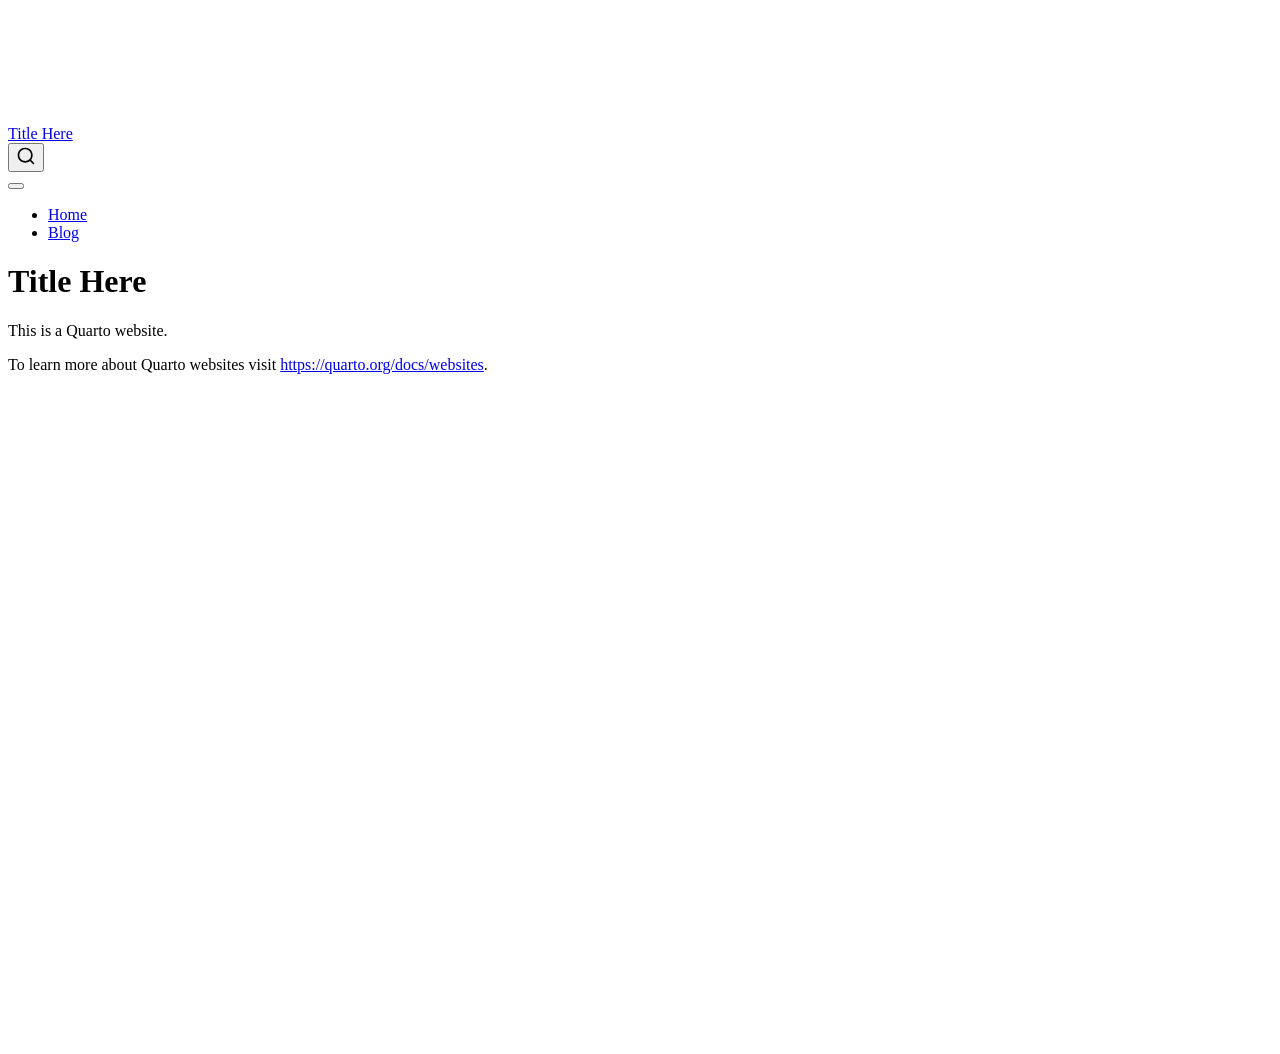
==== index.html @ 06f0cf90 "Built site for gh-pages" ====
<!DOCTYPE html>
<html xmlns="http://www.w3.org/1999/xhtml" lang="en" xml:lang="en"><head>

<meta charset="utf-8">
<meta name="generator" content="quarto-1.10.18">

<meta name="viewport" content="width=device-width, initial-scale=1.0, user-scalable=yes">


<title>Title Here</title>
<style>
/* Default styles provided by pandoc.
** See https://pandoc.org/MANUAL.html#variables-for-html for config info.
*/
span.smallcaps{font-variant: small-caps;}
div.columns{display: flex; gap: 1.5em;}
div.column{flex: auto;}
@media screen {
div.columns{gap: min(4vw, 1.5em);}
div.column{overflow-x: auto;}
}
div.hanging-indent{margin-left: 1.5em; text-indent: -1.5em;}
ul.task-list{list-style: none;}
ul.task-list li input[type="checkbox"] {
  width: 0.8em;
  margin: 0 0.8em 0.2em -1em; /* quarto-specific, see https://github.com/quarto-dev/quarto-cli/issues/4556 */ 
  vertical-align: middle;
}
</style>


<script src="site_libs/quarto-nav/quarto-nav.js"></script>
<script src="site_libs/quarto-nav/headroom.min.js"></script>
<script src="site_libs/clipboard/clipboard.min.js"></script>
<script src="site_libs/quarto-search/autocomplete.umd.js"></script>
<script src="site_libs/quarto-search/fuse.min.js"></script>
<script src="site_libs/quarto-search/quarto-search.js"></script>
<meta name="quarto:offset" content="./">
<script src="site_libs/quarto-html/quarto.js" type="module"></script>
<script src="site_libs/quarto-html/tabsets/tabsets.js" type="module"></script>
<script src="site_libs/quarto-html/popper.min.js"></script>
<script src="site_libs/quarto-html/tippy.umd.min.js"></script>
<script src="site_libs/quarto-html/anchor.min.js"></script>
<link href="site_libs/quarto-html/tippy.css" rel="stylesheet">
<link href="site_libs/quarto-html/quarto-syntax-highlighting-64a204ab8560d761af7679ceaba22944.css" rel="stylesheet" class="quarto-color-scheme" id="quarto-text-highlighting-styles">
<link href="site_libs/quarto-html/quarto-syntax-highlighting-dark-b85bc7c33db8c58e0ec93c3465666fed.css" rel="stylesheet" class="quarto-color-scheme quarto-color-alternate" id="quarto-text-highlighting-styles">
<link href="site_libs/quarto-html/quarto-syntax-highlighting-64a204ab8560d761af7679ceaba22944.css" rel="stylesheet" class="quarto-color-scheme-extra" id="quarto-text-highlighting-styles">
<script src="site_libs/bootstrap/bootstrap.min.js"></script>
<link href="site_libs/bootstrap/bootstrap-icons.css" rel="stylesheet">
<link href="site_libs/bootstrap/bootstrap-d0cfe7a3482e0d49a74229a8f3b76718.min.css" rel="stylesheet" append-hash="true" class="quarto-color-scheme" id="quarto-bootstrap" data-mode="light">
<link href="site_libs/bootstrap/bootstrap-dark-720b1f6026ab7ede4eb502a3403defd2.min.css" rel="stylesheet" append-hash="true" class="quarto-color-scheme quarto-color-alternate" id="quarto-bootstrap" data-mode="dark">
<link href="site_libs/bootstrap/bootstrap-d0cfe7a3482e0d49a74229a8f3b76718.min.css" rel="stylesheet" append-hash="true" class="quarto-color-scheme-extra" id="quarto-bootstrap" data-mode="light">
<script id="quarto-search-options" type="application/json">{
  "location": "navbar",
  "copy-button": false,
  "collapse-after": 3,
  "panel-placement": "end",
  "type": "overlay",
  "limit": 50,
  "keyboard-shortcut": [
    "f",
    "/",
    "s"
  ],
  "show-item-context": false,
  "language": {
    "search-no-results-text": "No results",
    "search-matching-documents-text": "matching documents",
    "search-copy-link-title": "Copy link to search",
    "search-hide-matches-text": "Hide additional matches",
    "search-more-match-text": "more match in this document",
    "search-more-matches-text": "more matches in this document",
    "search-clear-button-title": "Clear",
    "search-text-placeholder": "",
    "search-detached-cancel-button-title": "Cancel",
    "search-submit-button-title": "Submit",
    "search-label": "Search"
  }
}</script>


<link rel="stylesheet" href="styles.css">
</head>

<body class="nav-fixed quarto-light"><script id="quarto-html-before-body" type="application/javascript">
    const toggleBodyColorMode = (bsSheetEl) => {
      const mode = bsSheetEl.getAttribute("data-mode");
      const bodyEl = window.document.querySelector("body");
      if (mode === "dark") {
        bodyEl.classList.add("quarto-dark");
        bodyEl.classList.remove("quarto-light");
      } else {
        bodyEl.classList.add("quarto-light");
        bodyEl.classList.remove("quarto-dark");
      }
    }
    const toggleBodyColorPrimary = () => {
      const bsSheetEl = window.document.querySelector("link#quarto-bootstrap:not([rel=disabled-stylesheet])");
      if (bsSheetEl) {
        toggleBodyColorMode(bsSheetEl);
      }
    }
    const setColorSchemeToggle = (alternate) => {
      const toggles = window.document.querySelectorAll('.quarto-color-scheme-toggle');
      for (let i=0; i < toggles.length; i++) {
        const toggle = toggles[i];
        if (toggle) {
          if (alternate) {
            toggle.classList.add("alternate");
          } else {
            toggle.classList.remove("alternate");
          }
        }
      }
    };
    const toggleColorMode = (alternate) => {
      // Switch the stylesheets
      const primaryStylesheets = window.document.querySelectorAll('link.quarto-color-scheme:not(.quarto-color-alternate)');
      const alternateStylesheets = window.document.querySelectorAll('link.quarto-color-scheme.quarto-color-alternate');
      manageTransitions('#quarto-margin-sidebar .nav-link', false);
      if (alternate) {
        // note: dark is layered on light, we don't disable primary!
        enableStylesheet(alternateStylesheets);
        for (const sheetNode of alternateStylesheets) {
          if (sheetNode.id === "quarto-bootstrap") {
            toggleBodyColorMode(sheetNode);
          }
        }
      } else {
        disableStylesheet(alternateStylesheets);
        enableStylesheet(primaryStylesheets)
        toggleBodyColorPrimary();
      }
      manageTransitions('#quarto-margin-sidebar .nav-link', true);
      // Switch the toggles
      setColorSchemeToggle(alternate)
      // Hack to workaround the fact that safari doesn't
      // properly recolor the scrollbar when toggling (#1455)
      if (navigator.userAgent.indexOf('Safari') > 0 && navigator.userAgent.indexOf('Chrome') == -1) {
        manageTransitions("body", false);
        window.scrollTo(0, 1);
        setTimeout(() => {
          window.scrollTo(0, 0);
          manageTransitions("body", true);
        }, 40);
      }
    }
    const disableStylesheet = (stylesheets) => {
      for (let i=0; i < stylesheets.length; i++) {
        const stylesheet = stylesheets[i];
        stylesheet.rel = 'disabled-stylesheet';
      }
    }
    const enableStylesheet = (stylesheets) => {
      for (let i=0; i < stylesheets.length; i++) {
        const stylesheet = stylesheets[i];
        if(stylesheet.rel !== 'stylesheet') { // for Chrome, which will still FOUC without this check
          stylesheet.rel = 'stylesheet';
        }
      }
    }
    const manageTransitions = (selector, allowTransitions) => {
      const els = window.document.querySelectorAll(selector);
      for (let i=0; i < els.length; i++) {
        const el = els[i];
        if (allowTransitions) {
          el.classList.remove('notransition');
        } else {
          el.classList.add('notransition');
        }
      }
    }
    const isFileUrl = () => {
      return window.location.protocol === 'file:';
    }
    const hasAlternateSentinel = () => {
      let styleSentinel = getColorSchemeSentinel();
      if (styleSentinel !== null) {
        return styleSentinel === "alternate";
      } else {
        return false;
      }
    }
    const setStyleSentinel = (alternate) => {
      const value = alternate ? "alternate" : "default";
      if (!isFileUrl()) {
        window.localStorage.setItem("quarto-color-scheme", value);
      } else {
        localAlternateSentinel = value;
      }
    }
    const getColorSchemeSentinel = () => {
      if (!isFileUrl()) {
        const storageValue = window.localStorage.getItem("quarto-color-scheme");
        return storageValue != null ? storageValue : localAlternateSentinel;
      } else {
        return localAlternateSentinel;
      }
    }
    const toggleGiscusIfUsed = (isAlternate, darkModeDefault) => {
      const baseTheme = document.querySelector('#giscus-base-theme')?.value ?? 'light';
      const alternateTheme = document.querySelector('#giscus-alt-theme')?.value ?? 'dark';
      let newTheme = '';
      if(authorPrefersDark) {
        newTheme = isAlternate ? baseTheme : alternateTheme;
      } else {
        newTheme = isAlternate ? alternateTheme : baseTheme;
      }
      const changeGiscusTheme = () => {
        // From: https://github.com/giscus/giscus/issues/336
        const sendMessage = (message) => {
          const iframe = document.querySelector('iframe.giscus-frame');
          if (!iframe) return;
          iframe.contentWindow.postMessage({ giscus: message }, 'https://giscus.app');
        }
        sendMessage({
          setConfig: {
            theme: newTheme
          }
        });
      }
      const isGiscussLoaded = window.document.querySelector('iframe.giscus-frame') !== null;
      if (isGiscussLoaded) {
        changeGiscusTheme();
      }
    };
    const authorPrefersDark = false;
    const darkModeDefault = authorPrefersDark;
      document.querySelector('link#quarto-text-highlighting-styles.quarto-color-scheme-extra').rel = 'disabled-stylesheet';
      document.querySelector('link#quarto-bootstrap.quarto-color-scheme-extra').rel = 'disabled-stylesheet';
    let localAlternateSentinel = darkModeDefault ? 'alternate' : 'default';
    // Dark / light mode switch
    window.quartoToggleColorScheme = () => {
      // Read the current dark / light value
      let toAlternate = !hasAlternateSentinel();
      toggleColorMode(toAlternate);
      setStyleSentinel(toAlternate);
      toggleGiscusIfUsed(toAlternate, darkModeDefault);
      window.dispatchEvent(new Event('resize'));
    };
    // Switch to dark mode if need be
    if (hasAlternateSentinel()) {
      toggleColorMode(true);
    } else {
      toggleColorMode(false);
    }
  </script>

<div id="quarto-search-results"></div>
  <header id="quarto-header" class="headroom fixed-top">
    <nav class="navbar navbar-expand-lg " data-bs-theme="dark">
      <div class="navbar-container container-fluid">
      <div class="navbar-brand-container mx-auto">
    <a class="navbar-brand" href="./index.html">
    <span class="navbar-title">Title Here</span>
    </a>
  </div>
            <div id="quarto-search" class="" title="Search"></div>
          <button class="navbar-toggler" type="button" data-bs-toggle="collapse" data-bs-target="#navbarCollapse" aria-controls="navbarCollapse" role="menu" aria-expanded="false" aria-label="Toggle navigation" onclick="if (window.quartoToggleHeadroom) { window.quartoToggleHeadroom(); }">
  <span class="navbar-toggler-icon"></span>
</button>
          <div class="collapse navbar-collapse" id="navbarCollapse">
            <ul class="navbar-nav navbar-nav-scroll me-auto">
  <li class="nav-item">
    <a class="nav-link active" href="./index.html" aria-current="page"> 
<span class="menu-text">Home</span></a>
  </li>  
  <li class="nav-item">
    <a class="nav-link" href="./blog/index.html"> 
<span class="menu-text">Blog</span></a>
  </li>  
</ul>
          </div> <!-- /navcollapse -->
            <div class="quarto-navbar-tools">
  <a href="" class="quarto-color-scheme-toggle quarto-navigation-tool  px-1" onclick="window.quartoToggleColorScheme(); return false;" title="Toggle dark mode"><i class="bi"></i></a>
</div>
      </div> <!-- /container-fluid -->
    </nav>
</header>
<!-- content -->
<div id="quarto-content" class="quarto-container page-columns page-rows-contents page-layout-article page-navbar">
<!-- sidebar -->
<!-- margin-sidebar -->
    <div id="quarto-margin-sidebar" class="sidebar margin-sidebar zindex-bottom">
        
    </div>
<!-- main -->
<main class="content" id="quarto-document-content">


<header id="title-block-header" class="quarto-title-block default">
<div class="quarto-title">
<h1 class="title">Title Here</h1>
</div>



<div class="quarto-title-meta">

    
  
    
  </div>
  


</header>


<p>This is a Quarto website.</p>
<p>To learn more about Quarto websites visit <a href="https://quarto.org/docs/websites" class="uri">https://quarto.org/docs/websites</a>.</p>



</main> <!-- /main -->
<script id="quarto-html-after-body" type="application/javascript">
  window.document.addEventListener("DOMContentLoaded", function (event) {
    // Ensure there is a toggle, if there isn't float one in the top right
    if (window.document.querySelector('.quarto-color-scheme-toggle') === null) {
      const a = window.document.createElement('a');
      a.classList.add('top-right');
      a.classList.add('quarto-color-scheme-toggle');
      a.href = "";
      a.onclick = function() { try { window.quartoToggleColorScheme(); } catch {} return false; };
      const i = window.document.createElement("i");
      i.classList.add('bi');
      a.appendChild(i);
      window.document.body.appendChild(a);
    }
    setColorSchemeToggle(hasAlternateSentinel())
    const icon = "";
    const anchorJS = new window.AnchorJS();
    anchorJS.options = {
      placement: 'right',
      icon: icon
    };
    anchorJS.add('.anchored');
    const isCodeAnnotation = (el) => {
      for (const clz of el.classList) {
        if (clz.startsWith('code-annotation-')) {                     
          return true;
        }
      }
      return false;
    }
    const onCopySuccess = function(e) {
      // button target
      const button = e.trigger;
      // don't keep focus
      button.blur();
      // flash "checked"
      button.classList.add('code-copy-button-checked');
      var currentTitle = button.getAttribute("title");
      button.setAttribute("title", "Copied!");
      let tooltip;
      if (window.bootstrap) {
        button.setAttribute("data-bs-toggle", "tooltip");
        button.setAttribute("data-bs-placement", "left");
        button.setAttribute("data-bs-title", "Copied!");
        tooltip = new bootstrap.Tooltip(button, 
          { trigger: "manual", 
            customClass: "code-copy-button-tooltip",
            offset: [0, -8]});
        tooltip.show();    
      }
      setTimeout(function() {
        if (tooltip) {
          tooltip.hide();
          button.removeAttribute("data-bs-title");
          button.removeAttribute("data-bs-toggle");
          button.removeAttribute("data-bs-placement");
        }
        button.setAttribute("title", currentTitle);
        button.classList.remove('code-copy-button-checked');
      }, 1000);
      // clear code selection
      e.clearSelection();
    }
    const getTextToCopy = function(trigger) {
      const outerScaffold = trigger.parentElement.cloneNode(true);
      const codeEl = outerScaffold.querySelector('code');
      for (const childEl of codeEl.children) {
        if (isCodeAnnotation(childEl)) {
          childEl.remove();
        }
      }
      return codeEl.innerText;
    }
    const clipboard = new window.ClipboardJS('.code-copy-button:not([data-in-quarto-modal])', {
      text: getTextToCopy
    });
    clipboard.on('success', onCopySuccess);
    if (window.document.getElementById('quarto-embedded-source-code-modal')) {
      const clipboardModal = new window.ClipboardJS('.code-copy-button[data-in-quarto-modal]', {
        text: getTextToCopy,
        container: window.document.getElementById('quarto-embedded-source-code-modal')
      });
      clipboardModal.on('success', onCopySuccess);
    }
      var localhostRegex = new RegExp(/^(?:http|https):\/\/localhost\:?[0-9]*\//);
      var mailtoRegex = new RegExp(/^mailto:/);
        var filterRegex = new RegExp('/' + window.location.host + '/');
      var isInternal = (href) => {
          return filterRegex.test(href) || localhostRegex.test(href) || mailtoRegex.test(href);
      }
      // Inspect non-navigation links and adorn them if external
     var links = window.document.querySelectorAll('a[href]:not(.nav-link):not(.navbar-brand):not(.toc-action):not(.sidebar-link):not(.sidebar-item-toggle):not(.pagination-link):not(.no-external):not([aria-hidden]):not(.dropdown-item):not(.quarto-navigation-tool):not(.about-link)');
      for (var i=0; i<links.length; i++) {
        const link = links[i];
        if (!isInternal(link.href)) {
          // undo the damage that might have been done by quarto-nav.js in the case of
          // links that we want to consider external
          if (link.dataset.originalHref !== undefined) {
            link.href = link.dataset.originalHref;
          }
        }
      }
    function tippyHover(el, contentFn, onTriggerFn, onUntriggerFn) {
      const config = {
        allowHTML: true,
        maxWidth: 500,
        delay: 100,
        arrow: false,
        appendTo: function(el) {
            return el.parentElement;
        },
        interactive: true,
        interactiveBorder: 10,
        theme: 'quarto',
        placement: 'bottom-start',
      };
      if (contentFn) {
        config.content = contentFn;
      }
      if (onTriggerFn) {
        config.onTrigger = onTriggerFn;
      }
      if (onUntriggerFn) {
        config.onUntrigger = onUntriggerFn;
      }
      window.tippy(el, config); 
    }
    const noterefs = window.document.querySelectorAll('a[role="doc-noteref"]');
    for (var i=0; i<noterefs.length; i++) {
      const ref = noterefs[i];
      tippyHover(ref, function() {
        // use id or data attribute instead here
        let href = ref.getAttribute('data-footnote-href') || ref.getAttribute('href');
        try { href = new URL(href).hash; } catch {}
        const id = href.replace(/^#\/?/, "");
        const note = window.document.getElementById(id);
        if (note) {
          return note.innerHTML;
        } else {
          return "";
        }
      });
    }
    const xrefs = window.document.querySelectorAll('a.quarto-xref');
    const processXRef = (id, note) => {
      // Strip column container classes
      const stripColumnClz = (el) => {
        el.classList.remove("page-full", "page-columns");
        if (el.children) {
          for (const child of el.children) {
            stripColumnClz(child);
          }
        }
      }
      stripColumnClz(note)
      if (id === null || id.startsWith('sec-')) {
        // Special case sections, only their first couple elements
        const container = document.createElement("div");
        if (note.children && note.children.length > 2) {
          container.appendChild(note.children[0].cloneNode(true));
          for (let i = 1; i < note.children.length; i++) {
            const child = note.children[i];
            if (child.tagName === "P" && child.innerText === "") {
              continue;
            } else {
              container.appendChild(child.cloneNode(true));
              break;
            }
          }
          if (window.Quarto?.typesetMath) {
            window.Quarto.typesetMath(container);
          }
          return container.innerHTML
        } else {
          if (window.Quarto?.typesetMath) {
            window.Quarto.typesetMath(note);
          }
          return note.innerHTML;
        }
      } else {
        // Remove any anchor links if they are present
        const anchorLink = note.querySelector('a.anchorjs-link');
        if (anchorLink) {
          anchorLink.remove();
        }
        if (window.Quarto?.typesetMath) {
          window.Quarto.typesetMath(note);
        }
        if (note.classList.contains("callout")) {
          return note.outerHTML;
        } else {
          return note.innerHTML;
        }
      }
    }
    for (var i=0; i<xrefs.length; i++) {
      const xref = xrefs[i];
      tippyHover(xref, undefined, function(instance) {
        instance.disable();
        let url = xref.getAttribute('href');
        let hash = undefined; 
        if (url.startsWith('#')) {
          hash = url;
        } else {
          try { hash = new URL(url).hash; } catch {}
        }
        if (hash) {
          const id = hash.replace(/^#\/?/, "");
          const note = window.document.getElementById(id);
          if (note !== null) {
            try {
              const html = processXRef(id, note.cloneNode(true));
              instance.setContent(html);
            } finally {
              instance.enable();
              instance.show();
            }
          } else {
            // See if we can fetch this
            fetch(url.split('#')[0])
            .then(res => res.text())
            .then(html => {
              const parser = new DOMParser();
              const htmlDoc = parser.parseFromString(html, "text/html");
              const note = htmlDoc.getElementById(id);
              if (note !== null) {
                const html = processXRef(id, note);
                instance.setContent(html);
              } 
            }).finally(() => {
              instance.enable();
              instance.show();
            });
          }
        } else {
          // See if we can fetch a full url (with no hash to target)
          // This is a special case and we should probably do some content thinning / targeting
          fetch(url)
          .then(res => res.text())
          .then(html => {
            const parser = new DOMParser();
            const htmlDoc = parser.parseFromString(html, "text/html");
            const note = htmlDoc.querySelector('main.content');
            if (note !== null) {
              // This should only happen for chapter cross references
              // (since there is no id in the URL)
              // remove the first header
              if (note.children.length > 0 && note.children[0].tagName === "HEADER") {
                note.children[0].remove();
              }
              const html = processXRef(null, note);
              instance.setContent(html);
            } 
          }).finally(() => {
            instance.enable();
            instance.show();
          });
        }
      }, function(instance) {
      });
    }
        let selectedAnnoteEl;
        const selectorForAnnotation = ( cell, annotation) => {
          let cellAttr = 'data-code-cell="' + cell + '"';
          let lineAttr = 'data-code-annotation="' +  annotation + '"';
          const selector = 'span[' + cellAttr + '][' + lineAttr + ']';
          return selector;
        }
        const selectCodeLines = (annoteEl) => {
          const doc = window.document;
          const targetCell = annoteEl.getAttribute("data-target-cell");
          const targetAnnotation = annoteEl.getAttribute("data-target-annotation");
          const annoteSpan = window.document.querySelector(selectorForAnnotation(targetCell, targetAnnotation));
          const lines = annoteSpan.getAttribute("data-code-lines").split(",");
          const lineIds = lines.map((line) => {
            return targetCell + "-" + line;
          })
          let top = null;
          let height = null;
          let parent = null;
          if (lineIds.length > 0) {
              //compute the position of the single el (top and bottom and make a div)
              const el = window.document.getElementById(lineIds[0]);
              top = el.offsetTop;
              height = el.offsetHeight;
              parent = el.parentElement.parentElement;
            if (lineIds.length > 1) {
              const lastEl = window.document.getElementById(lineIds[lineIds.length - 1]);
              const bottom = lastEl.offsetTop + lastEl.offsetHeight;
              height = bottom - top;
            }
            if (top !== null && height !== null && parent !== null) {
              // cook up a div (if necessary) and position it 
              let div = window.document.getElementById("code-annotation-line-highlight");
              if (div === null) {
                div = window.document.createElement("div");
                div.setAttribute("id", "code-annotation-line-highlight");
                div.style.position = 'absolute';
                parent.appendChild(div);
              }
              div.style.top = top - 2 + "px";
              div.style.height = height + 4 + "px";
              div.style.left = 0;
              let gutterDiv = window.document.getElementById("code-annotation-line-highlight-gutter");
              if (gutterDiv === null) {
                gutterDiv = window.document.createElement("div");
                gutterDiv.setAttribute("id", "code-annotation-line-highlight-gutter");
                gutterDiv.style.position = 'absolute';
                const codeCell = window.document.getElementById(targetCell);
                const gutter = codeCell.querySelector('.code-annotation-gutter');
                gutter.appendChild(gutterDiv);
              }
              gutterDiv.style.top = top - 2 + "px";
              gutterDiv.style.height = height + 4 + "px";
            }
            selectedAnnoteEl = annoteEl;
          }
        };
        const unselectCodeLines = () => {
          const elementsIds = ["code-annotation-line-highlight", "code-annotation-line-highlight-gutter"];
          elementsIds.forEach((elId) => {
            const div = window.document.getElementById(elId);
            if (div) {
              div.remove();
            }
          });
          selectedAnnoteEl = undefined;
        };
          // Handle positioning of the toggle
      window.addEventListener(
        "resize",
        throttle(() => {
          elRect = undefined;
          if (selectedAnnoteEl) {
            selectCodeLines(selectedAnnoteEl);
          }
        }, 10)
      );
      function throttle(fn, ms) {
      let throttle = false;
      let timer;
        return (...args) => {
          if(!throttle) { // first call gets through
              fn.apply(this, args);
              throttle = true;
          } else { // all the others get throttled
              if(timer) clearTimeout(timer); // cancel #2
              timer = setTimeout(() => {
                fn.apply(this, args);
                timer = throttle = false;
              }, ms);
          }
        };
      }
        // Attach click handler to the DT
        const annoteDls = window.document.querySelectorAll('dt[data-target-cell]');
        for (const annoteDlNode of annoteDls) {
          annoteDlNode.addEventListener('click', (event) => {
            const clickedEl = event.target;
            if (clickedEl !== selectedAnnoteEl) {
              unselectCodeLines();
              const activeEl = window.document.querySelector('dt[data-target-cell].code-annotation-active');
              if (activeEl) {
                activeEl.classList.remove('code-annotation-active');
              }
              selectCodeLines(clickedEl);
              clickedEl.classList.add('code-annotation-active');
            } else {
              // Unselect the line
              unselectCodeLines();
              clickedEl.classList.remove('code-annotation-active');
            }
          });
        }
    const findCites = (el) => {
      const parentEl = el.parentElement;
      if (parentEl) {
        const cites = parentEl.dataset.cites;
        if (cites) {
          return {
            el,
            cites: cites.split(' ')
          };
        } else {
          return findCites(el.parentElement)
        }
      } else {
        return undefined;
      }
    };
    var bibliorefs = window.document.querySelectorAll('a[role="doc-biblioref"]');
    for (var i=0; i<bibliorefs.length; i++) {
      const ref = bibliorefs[i];
      const citeInfo = findCites(ref);
      if (citeInfo) {
        tippyHover(citeInfo.el, function() {
          var popup = window.document.createElement('div');
          citeInfo.cites.forEach(function(cite) {
            var citeDiv = window.document.createElement('div');
            citeDiv.classList.add('hanging-indent');
            citeDiv.classList.add('csl-entry');
            var biblioDiv = window.document.getElementById('ref-' + cite);
            if (biblioDiv) {
              citeDiv.innerHTML = biblioDiv.innerHTML;
            }
            popup.appendChild(citeDiv);
          });
          return popup.innerHTML;
        });
      }
    }
  });
  </script>
</div> <!-- /content -->




</body></html>
---- site_libs/quarto-html/tippy.css ----
.tippy-box[data-animation=fade][data-state=hidden]{opacity:0}[data-tippy-root]{max-width:calc(100vw - 10px)}.tippy-box{position:relative;background-color:#333;color:#fff;border-radius:4px;font-size:14px;line-height:1.4;white-space:normal;outline:0;transition-property:transform,visibility,opacity}.tippy-box[data-placement^=top]>.tippy-arrow{bottom:0}.tippy-box[data-placement^=top]>.tippy-arrow:before{bottom:-7px;left:0;border-width:8px 8px 0;border-top-color:initial;transform-origin:center top}.tippy-box[data-placement^=bottom]>.tippy-arrow{top:0}.tippy-box[data-placement^=bottom]>.tippy-arrow:before{top:-7px;left:0;border-width:0 8px 8px;border-bottom-color:initial;transform-origin:center bottom}.tippy-box[data-placement^=left]>.tippy-arrow{right:0}.tippy-box[data-placement^=left]>.tippy-arrow:before{border-width:8px 0 8px 8px;border-left-color:initial;right:-7px;transform-origin:center left}.tippy-box[data-placement^=right]>.tippy-arrow{left:0}.tippy-box[data-placement^=right]>.tippy-arrow:before{left:-7px;border-width:8px 8px 8px 0;border-right-color:initial;transform-origin:center right}.tippy-box[data-inertia][data-state=visible]{transition-timing-function:cubic-bezier(.54,1.5,.38,1.11)}.tippy-arrow{width:16px;height:16px;color:#333}.tippy-arrow:before{content:"";position:absolute;border-color:transparent;border-style:solid}.tippy-content{position:relative;padding:5px 9px;z-index:1}
---- site_libs/quarto-html/quarto-syntax-highlighting-64a204ab8560d761af7679ceaba22944.css ----
/* quarto syntax highlight colors */
:root {
  --quarto-hl-ot-color: #003B4F;
  --quarto-hl-at-color: #657422;
  --quarto-hl-ss-color: #20794D;
  --quarto-hl-an-color: #5E5E5E;
  --quarto-hl-fu-color: #4758AB;
  --quarto-hl-st-color: #20794D;
  --quarto-hl-cf-color: #003B4F;
  --quarto-hl-op-color: #5E5E5E;
  --quarto-hl-er-color: #AD0000;
  --quarto-hl-bn-color: #AD0000;
  --quarto-hl-al-color: #AD0000;
  --quarto-hl-va-color: #111111;
  --quarto-hl-bu-color: inherit;
  --quarto-hl-ex-color: inherit;
  --quarto-hl-pp-color: #AD0000;
  --quarto-hl-in-color: #5E5E5E;
  --quarto-hl-vs-color: #20794D;
  --quarto-hl-wa-color: #5E5E5E;
  --quarto-hl-do-color: #5E5E5E;
  --quarto-hl-im-color: #00769E;
  --quarto-hl-ch-color: #20794D;
  --quarto-hl-dt-color: #AD0000;
  --quarto-hl-fl-color: #AD0000;
  --quarto-hl-co-color: #5E5E5E;
  --quarto-hl-cv-color: #5E5E5E;
  --quarto-hl-cn-color: #8f5902;
  --quarto-hl-sc-color: #5E5E5E;
  --quarto-hl-dv-color: #AD0000;
  --quarto-hl-kw-color: #003B4F;
}

/* other quarto variables */
:root {
  --quarto-font-monospace: SFMono-Regular, Menlo, Monaco, Consolas, "Liberation Mono", "Courier New", monospace;
}

/* syntax highlight based on Pandoc's rules */
pre > code.sourceCode > span {
  color: #003B4F;
}

code.sourceCode > span {
  color: #003B4F;
}

div.sourceCode,
div.sourceCode pre.sourceCode {
  color: #003B4F;
}

/* Normal */
code span {
  color: #003B4F;
}

/* Alert */
code span.al {
  color: #AD0000;
  font-style: inherit;
}

/* Annotation */
code span.an {
  color: #5E5E5E;
  font-style: inherit;
}

/* Attribute */
code span.at {
  color: #657422;
  font-style: inherit;
}

/* BaseN */
code span.bn {
  color: #AD0000;
  font-style: inherit;
}

/* BuiltIn */
code span.bu {
  font-style: inherit;
}

/* ControlFlow */
code span.cf {
  color: #003B4F;
  font-weight: bold;
  font-style: inherit;
}

/* Char */
code span.ch {
  color: #20794D;
  font-style: inherit;
}

/* Constant */
code span.cn {
  color: #8f5902;
  font-style: inherit;
}

/* Comment */
code span.co {
  color: #5E5E5E;
  font-style: inherit;
}

/* CommentVar */
code span.cv {
  color: #5E5E5E;
  font-style: italic;
}

/* Documentation */
code span.do {
  color: #5E5E5E;
  font-style: italic;
}

/* DataType */
code span.dt {
  color: #AD0000;
  font-style: inherit;
}

/* DecVal */
code span.dv {
  color: #AD0000;
  font-style: inherit;
}

/* Error */
code span.er {
  color: #AD0000;
  font-style: inherit;
}

/* Extension */
code span.ex {
  font-style: inherit;
}

/* Float */
code span.fl {
  color: #AD0000;
  font-style: inherit;
}

/* Function */
code span.fu {
  color: #4758AB;
  font-style: inherit;
}

/* Import */
code span.im {
  color: #00769E;
  font-style: inherit;
}

/* Information */
code span.in {
  color: #5E5E5E;
  font-style: inherit;
}

/* Keyword */
code span.kw {
  color: #003B4F;
  font-weight: bold;
  font-style: inherit;
}

/* Operator */
code span.op {
  color: #5E5E5E;
  font-style: inherit;
}

/* Other */
code span.ot {
  color: #003B4F;
  font-style: inherit;
}

/* Preprocessor */
code span.pp {
  color: #AD0000;
  font-style: inherit;
}

/* SpecialChar */
code span.sc {
  color: #5E5E5E;
  font-style: inherit;
}

/* SpecialString */
code span.ss {
  color: #20794D;
  font-style: inherit;
}

/* String */
code span.st {
  color: #20794D;
  font-style: inherit;
}

/* Variable */
code span.va {
  color: #111111;
  font-style: inherit;
}

/* VerbatimString */
code span.vs {
  color: #20794D;
  font-style: inherit;
}

/* Warning */
code span.wa {
  color: #5E5E5E;
  font-style: italic;
}

.prevent-inlining {
  content: "</";
}

/*# sourceMappingURL=9d8d5bb603a83b8298b89080a598c93b.css.map */
---- site_libs/quarto-html/quarto-syntax-highlighting-dark-b85bc7c33db8c58e0ec93c3465666fed.css ----
/* quarto syntax highlight colors */
:root {
  --quarto-hl-al-color: #f07178;
  --quarto-hl-an-color: #d4d0ab;
  --quarto-hl-at-color: #00e0e0;
  --quarto-hl-bn-color: #d4d0ab;
  --quarto-hl-bu-color: #abe338;
  --quarto-hl-ch-color: #abe338;
  --quarto-hl-co-color: #f8f8f2;
  --quarto-hl-cv-color: #ffd700;
  --quarto-hl-cn-color: #ffd700;
  --quarto-hl-cf-color: #ffa07a;
  --quarto-hl-dt-color: #ffa07a;
  --quarto-hl-dv-color: #d4d0ab;
  --quarto-hl-do-color: #f8f8f2;
  --quarto-hl-er-color: #f07178;
  --quarto-hl-ex-color: #00e0e0;
  --quarto-hl-fl-color: #d4d0ab;
  --quarto-hl-fu-color: #ffa07a;
  --quarto-hl-im-color: #abe338;
  --quarto-hl-in-color: #d4d0ab;
  --quarto-hl-kw-color: #ffa07a;
  --quarto-hl-op-color: #ffa07a;
  --quarto-hl-ot-color: #00e0e0;
  --quarto-hl-pp-color: #dcc6e0;
  --quarto-hl-re-color: #00e0e0;
  --quarto-hl-sc-color: #abe338;
  --quarto-hl-ss-color: #abe338;
  --quarto-hl-st-color: #abe338;
  --quarto-hl-va-color: #00e0e0;
  --quarto-hl-vs-color: #abe338;
  --quarto-hl-wa-color: #dcc6e0;
}

/* other quarto variables */
:root {
  --quarto-font-monospace: SFMono-Regular, Menlo, Monaco, Consolas, "Liberation Mono", "Courier New", monospace;
}

/* syntax highlight based on Pandoc's rules */
pre > code.sourceCode > span {
  color: #f8f8f2;
}

code.sourceCode > span {
  color: #f8f8f2;
}

div.sourceCode,
div.sourceCode pre.sourceCode {
  color: #f8f8f2;
}

/* Normal */
code span {
  color: #f8f8f2;
}

/* Alert */
code span.al {
  color: #f07178;
}

/* Annotation */
code span.an {
  color: #d4d0ab;
}

/* Attribute */
code span.at {
  color: #00e0e0;
}

/* BaseN */
code span.bn {
  color: #d4d0ab;
}

/* BuiltIn */
code span.bu {
  color: #abe338;
}

/* ControlFlow */
code span.cf {
  font-weight: bold;
  color: #ffa07a;
}

/* Char */
code span.ch {
  color: #abe338;
}

/* Constant */
code span.cn {
  color: #ffd700;
}

/* Comment */
code span.co {
  font-style: italic;
  color: #f8f8f2;
}

/* CommentVar */
code span.cv {
  color: #ffd700;
}

/* Documentation */
code span.do {
  color: #f8f8f2;
}

/* DataType */
code span.dt {
  color: #ffa07a;
}

/* DecVal */
code span.dv {
  color: #d4d0ab;
}

/* Error */
code span.er {
  color: #f07178;
  text-decoration: underline;
}

/* Extension */
code span.ex {
  font-weight: bold;
  color: #00e0e0;
}

/* Float */
code span.fl {
  color: #d4d0ab;
}

/* Function */
code span.fu {
  color: #ffa07a;
}

/* Import */
code span.im {
  color: #abe338;
}

/* Information */
code span.in {
  color: #d4d0ab;
}

/* Keyword */
code span.kw {
  font-weight: bold;
  color: #ffa07a;
}

/* Operator */
code span.op {
  color: #ffa07a;
}

/* Other */
code span.ot {
  color: #00e0e0;
}

/* Preprocessor */
code span.pp {
  color: #dcc6e0;
}

/* RegionMarker */
code span.re {
  background-color: #f8f8f2;
  color: #00e0e0;
}

/* SpecialChar */
code span.sc {
  color: #abe338;
}

/* SpecialString */
code span.ss {
  color: #abe338;
}

/* String */
code span.st {
  color: #abe338;
}

/* Variable */
code span.va {
  color: #00e0e0;
}

/* VerbatimString */
code span.vs {
  color: #abe338;
}

/* Warning */
code span.wa {
  color: #dcc6e0;
}

.prevent-inlining {
  content: "</";
}

/*# sourceMappingURL=4ed8f1090dec6531da29ab00902aa718.css.map */
---- site_libs/quarto-html/quarto-syntax-highlighting-64a204ab8560d761af7679ceaba22944.css ----
/* quarto syntax highlight colors */
:root {
  --quarto-hl-ot-color: #003B4F;
  --quarto-hl-at-color: #657422;
  --quarto-hl-ss-color: #20794D;
  --quarto-hl-an-color: #5E5E5E;
  --quarto-hl-fu-color: #4758AB;
  --quarto-hl-st-color: #20794D;
  --quarto-hl-cf-color: #003B4F;
  --quarto-hl-op-color: #5E5E5E;
  --quarto-hl-er-color: #AD0000;
  --quarto-hl-bn-color: #AD0000;
  --quarto-hl-al-color: #AD0000;
  --quarto-hl-va-color: #111111;
  --quarto-hl-bu-color: inherit;
  --quarto-hl-ex-color: inherit;
  --quarto-hl-pp-color: #AD0000;
  --quarto-hl-in-color: #5E5E5E;
  --quarto-hl-vs-color: #20794D;
  --quarto-hl-wa-color: #5E5E5E;
  --quarto-hl-do-color: #5E5E5E;
  --quarto-hl-im-color: #00769E;
  --quarto-hl-ch-color: #20794D;
  --quarto-hl-dt-color: #AD0000;
  --quarto-hl-fl-color: #AD0000;
  --quarto-hl-co-color: #5E5E5E;
  --quarto-hl-cv-color: #5E5E5E;
  --quarto-hl-cn-color: #8f5902;
  --quarto-hl-sc-color: #5E5E5E;
  --quarto-hl-dv-color: #AD0000;
  --quarto-hl-kw-color: #003B4F;
}

/* other quarto variables */
:root {
  --quarto-font-monospace: SFMono-Regular, Menlo, Monaco, Consolas, "Liberation Mono", "Courier New", monospace;
}

/* syntax highlight based on Pandoc's rules */
pre > code.sourceCode > span {
  color: #003B4F;
}

code.sourceCode > span {
  color: #003B4F;
}

div.sourceCode,
div.sourceCode pre.sourceCode {
  color: #003B4F;
}

/* Normal */
code span {
  color: #003B4F;
}

/* Alert */
code span.al {
  color: #AD0000;
  font-style: inherit;
}

/* Annotation */
code span.an {
  color: #5E5E5E;
  font-style: inherit;
}

/* Attribute */
code span.at {
  color: #657422;
  font-style: inherit;
}

/* BaseN */
code span.bn {
  color: #AD0000;
  font-style: inherit;
}

/* BuiltIn */
code span.bu {
  font-style: inherit;
}

/* ControlFlow */
code span.cf {
  color: #003B4F;
  font-weight: bold;
  font-style: inherit;
}

/* Char */
code span.ch {
  color: #20794D;
  font-style: inherit;
}

/* Constant */
code span.cn {
  color: #8f5902;
  font-style: inherit;
}

/* Comment */
code span.co {
  color: #5E5E5E;
  font-style: inherit;
}

/* CommentVar */
code span.cv {
  color: #5E5E5E;
  font-style: italic;
}

/* Documentation */
code span.do {
  color: #5E5E5E;
  font-style: italic;
}

/* DataType */
code span.dt {
  color: #AD0000;
  font-style: inherit;
}

/* DecVal */
code span.dv {
  color: #AD0000;
  font-style: inherit;
}

/* Error */
code span.er {
  color: #AD0000;
  font-style: inherit;
}

/* Extension */
code span.ex {
  font-style: inherit;
}

/* Float */
code span.fl {
  color: #AD0000;
  font-style: inherit;
}

/* Function */
code span.fu {
  color: #4758AB;
  font-style: inherit;
}

/* Import */
code span.im {
  color: #00769E;
  font-style: inherit;
}

/* Information */
code span.in {
  color: #5E5E5E;
  font-style: inherit;
}

/* Keyword */
code span.kw {
  color: #003B4F;
  font-weight: bold;
  font-style: inherit;
}

/* Operator */
code span.op {
  color: #5E5E5E;
  font-style: inherit;
}

/* Other */
code span.ot {
  color: #003B4F;
  font-style: inherit;
}

/* Preprocessor */
code span.pp {
  color: #AD0000;
  font-style: inherit;
}

/* SpecialChar */
code span.sc {
  color: #5E5E5E;
  font-style: inherit;
}

/* SpecialString */
code span.ss {
  color: #20794D;
  font-style: inherit;
}

/* String */
code span.st {
  color: #20794D;
  font-style: inherit;
}

/* Variable */
code span.va {
  color: #111111;
  font-style: inherit;
}

/* VerbatimString */
code span.vs {
  color: #20794D;
  font-style: inherit;
}

/* Warning */
code span.wa {
  color: #5E5E5E;
  font-style: italic;
}

.prevent-inlining {
  content: "</";
}

/*# sourceMappingURL=9d8d5bb603a83b8298b89080a598c93b.css.map */
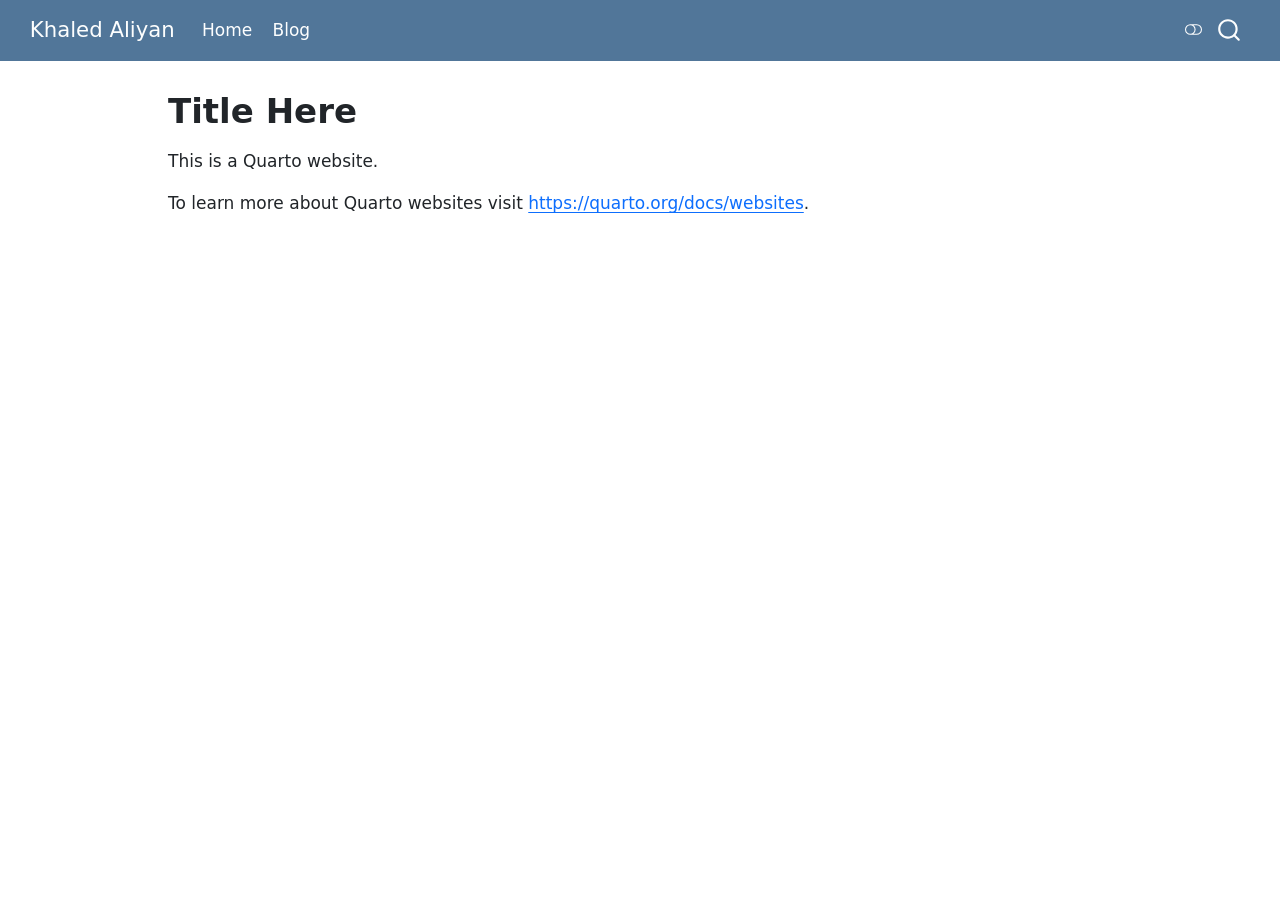
==== commit 50b5807f: "Built site for gh-pages" ====
--- a/index.html
+++ b/index.html
@@ -7,7 +7,7 @@
 <meta name="viewport" content="width=device-width, initial-scale=1.0, user-scalable=yes">
 
 
-<title>Title Here</title>
+<title>Title Here – Khaled Aliyan</title>
 <style>
 /* Default styles provided by pandoc.
 ** See https://pandoc.org/MANUAL.html#variables-for-html for config info.
@@ -47,9 +47,9 @@
 <link href="site_libs/quarto-html/quarto-syntax-highlighting-64a204ab8560d761af7679ceaba22944.css" rel="stylesheet" class="quarto-color-scheme-extra" id="quarto-text-highlighting-styles">
 <script src="site_libs/bootstrap/bootstrap.min.js"></script>
 <link href="site_libs/bootstrap/bootstrap-icons.css" rel="stylesheet">
-<link href="site_libs/bootstrap/bootstrap-d0cfe7a3482e0d49a74229a8f3b76718.min.css" rel="stylesheet" append-hash="true" class="quarto-color-scheme" id="quarto-bootstrap" data-mode="light">
-<link href="site_libs/bootstrap/bootstrap-dark-720b1f6026ab7ede4eb502a3403defd2.min.css" rel="stylesheet" append-hash="true" class="quarto-color-scheme quarto-color-alternate" id="quarto-bootstrap" data-mode="dark">
-<link href="site_libs/bootstrap/bootstrap-d0cfe7a3482e0d49a74229a8f3b76718.min.css" rel="stylesheet" append-hash="true" class="quarto-color-scheme-extra" id="quarto-bootstrap" data-mode="light">
+<link href="site_libs/bootstrap/bootstrap-3f2496242c16263c0d5ed257b2b27fab.min.css" rel="stylesheet" append-hash="true" class="quarto-color-scheme" id="quarto-bootstrap" data-mode="light">
+<link href="site_libs/bootstrap/bootstrap-dark-cb32efade1bbfe408a5e0da3aff80a0a.min.css" rel="stylesheet" append-hash="true" class="quarto-color-scheme quarto-color-alternate" id="quarto-bootstrap" data-mode="dark">
+<link href="site_libs/bootstrap/bootstrap-3f2496242c16263c0d5ed257b2b27fab.min.css" rel="stylesheet" append-hash="true" class="quarto-color-scheme-extra" id="quarto-bootstrap" data-mode="light">
 <script id="quarto-search-options" type="application/json">{
   "location": "navbar",
   "copy-button": false,
@@ -252,7 +252,7 @@
       <div class="navbar-container container-fluid">
       <div class="navbar-brand-container mx-auto">
     <a class="navbar-brand" href="./index.html">
-    <span class="navbar-title">Title Here</span>
+    <span class="navbar-title">Khaled Aliyan</span>
     </a>
   </div>
             <div id="quarto-search" class="" title="Search"></div>
@@ -399,7 +399,7 @@
     }
       var localhostRegex = new RegExp(/^(?:http|https):\/\/localhost\:?[0-9]*\//);
       var mailtoRegex = new RegExp(/^mailto:/);
-        var filterRegex = new RegExp('/' + window.location.host + '/');
+        var filterRegex = new RegExp("https:\/\/KhaledAliyanCS\.github\.io\/");
       var isInternal = (href) => {
           return filterRegex.test(href) || localhostRegex.test(href) || mailtoRegex.test(href);
       }
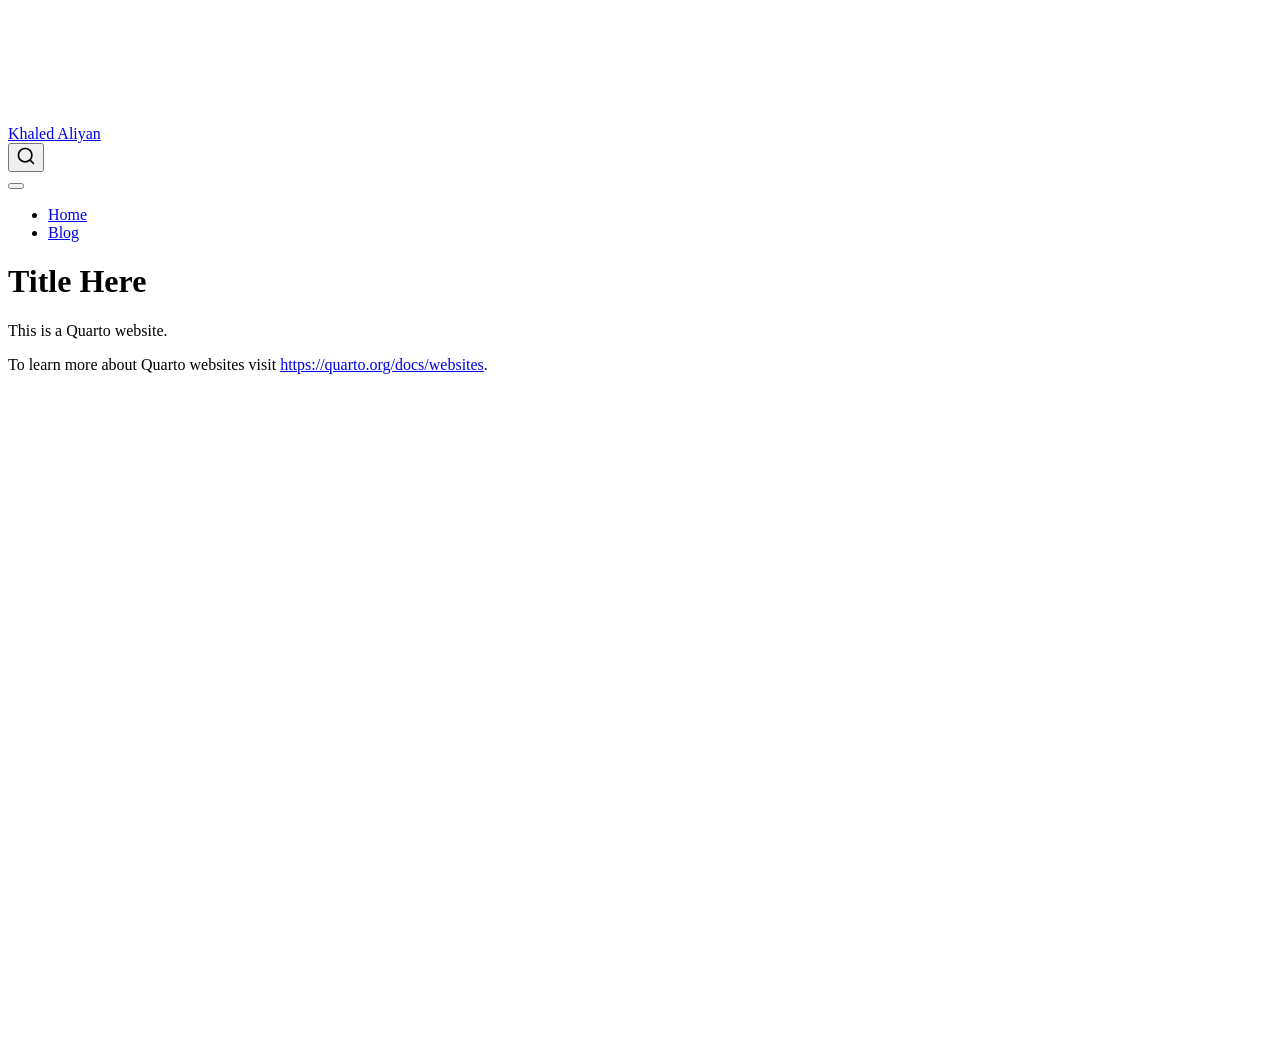
==== commit 4ce7deda: "Built site for gh-pages" ====
--- a/index.html
+++ b/index.html
@@ -47,9 +47,9 @@
 <link href="site_libs/quarto-html/quarto-syntax-highlighting-64a204ab8560d761af7679ceaba22944.css" rel="stylesheet" class="quarto-color-scheme-extra" id="quarto-text-highlighting-styles">
 <script src="site_libs/bootstrap/bootstrap.min.js"></script>
 <link href="site_libs/bootstrap/bootstrap-icons.css" rel="stylesheet">
-<link href="site_libs/bootstrap/bootstrap-3f2496242c16263c0d5ed257b2b27fab.min.css" rel="stylesheet" append-hash="true" class="quarto-color-scheme" id="quarto-bootstrap" data-mode="light">
-<link href="site_libs/bootstrap/bootstrap-dark-cb32efade1bbfe408a5e0da3aff80a0a.min.css" rel="stylesheet" append-hash="true" class="quarto-color-scheme quarto-color-alternate" id="quarto-bootstrap" data-mode="dark">
-<link href="site_libs/bootstrap/bootstrap-3f2496242c16263c0d5ed257b2b27fab.min.css" rel="stylesheet" append-hash="true" class="quarto-color-scheme-extra" id="quarto-bootstrap" data-mode="light">
+<link href="site_libs/bootstrap/bootstrap-d0cfe7a3482e0d49a74229a8f3b76718.min.css" rel="stylesheet" append-hash="true" class="quarto-color-scheme" id="quarto-bootstrap" data-mode="light">
+<link href="site_libs/bootstrap/bootstrap-dark-720b1f6026ab7ede4eb502a3403defd2.min.css" rel="stylesheet" append-hash="true" class="quarto-color-scheme quarto-color-alternate" id="quarto-bootstrap" data-mode="dark">
+<link href="site_libs/bootstrap/bootstrap-d0cfe7a3482e0d49a74229a8f3b76718.min.css" rel="stylesheet" append-hash="true" class="quarto-color-scheme-extra" id="quarto-bootstrap" data-mode="light">
 <script id="quarto-search-options" type="application/json">{
   "location": "navbar",
   "copy-button": false,
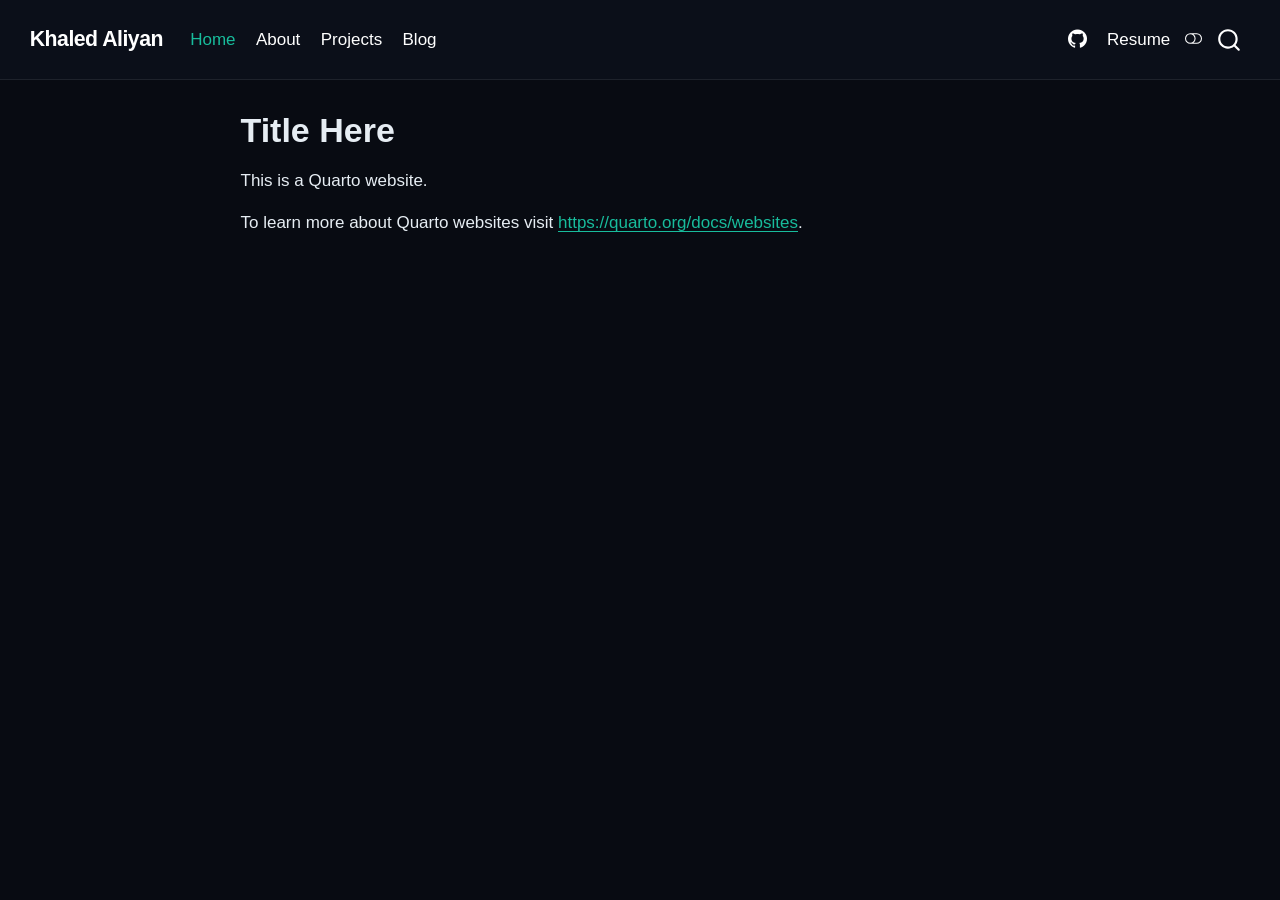
==== commit 2ec9ee98: "Built site for gh-pages" ====
--- a/index.html
+++ b/index.html
@@ -47,9 +47,9 @@
 <link href="site_libs/quarto-html/quarto-syntax-highlighting-64a204ab8560d761af7679ceaba22944.css" rel="stylesheet" class="quarto-color-scheme-extra" id="quarto-text-highlighting-styles">
 <script src="site_libs/bootstrap/bootstrap.min.js"></script>
 <link href="site_libs/bootstrap/bootstrap-icons.css" rel="stylesheet">
-<link href="site_libs/bootstrap/bootstrap-d0cfe7a3482e0d49a74229a8f3b76718.min.css" rel="stylesheet" append-hash="true" class="quarto-color-scheme" id="quarto-bootstrap" data-mode="light">
-<link href="site_libs/bootstrap/bootstrap-dark-720b1f6026ab7ede4eb502a3403defd2.min.css" rel="stylesheet" append-hash="true" class="quarto-color-scheme quarto-color-alternate" id="quarto-bootstrap" data-mode="dark">
-<link href="site_libs/bootstrap/bootstrap-d0cfe7a3482e0d49a74229a8f3b76718.min.css" rel="stylesheet" append-hash="true" class="quarto-color-scheme-extra" id="quarto-bootstrap" data-mode="light">
+<link href="site_libs/bootstrap/bootstrap-cd092d51cd3bb0ca54054c2b993dcbe6.min.css" rel="stylesheet" append-hash="true" class="quarto-color-scheme" id="quarto-bootstrap" data-mode="light">
+<link href="site_libs/bootstrap/bootstrap-dark-961febe00321bb250d95f6c885be5237.min.css" rel="stylesheet" append-hash="true" class="quarto-color-scheme quarto-color-alternate" id="quarto-bootstrap" data-mode="dark">
+<link href="site_libs/bootstrap/bootstrap-cd092d51cd3bb0ca54054c2b993dcbe6.min.css" rel="stylesheet" append-hash="true" class="quarto-color-scheme-extra" id="quarto-bootstrap" data-mode="light">
 <script id="quarto-search-options" type="application/json">{
   "location": "navbar",
   "copy-button": false,
@@ -77,12 +77,13 @@
     "search-label": "Search"
   }
 }</script>
+<style>html{ scroll-behavior: smooth; }</style>
 
 
 <link rel="stylesheet" href="styles.css">
 </head>
 
-<body class="nav-fixed quarto-light"><script id="quarto-html-before-body" type="application/javascript">
+<body class="nav-fixed fullcontent quarto-light"><script id="quarto-html-before-body" type="application/javascript">
     const toggleBodyColorMode = (bsSheetEl) => {
       const mode = bsSheetEl.getAttribute("data-mode");
       const bodyEl = window.document.querySelector("body");
@@ -266,8 +267,27 @@
 <span class="menu-text">Home</span></a>
   </li>  
   <li class="nav-item">
+    <a class="nav-link" href="./about.md"> 
+<span class="menu-text">About</span></a>
+  </li>  
+  <li class="nav-item">
+    <a class="nav-link" href="./projects.md"> 
+<span class="menu-text">Projects</span></a>
+  </li>  
+  <li class="nav-item">
     <a class="nav-link" href="./blog/index.html"> 
 <span class="menu-text">Blog</span></a>
+  </li>  
+</ul>
+            <ul class="navbar-nav navbar-nav-scroll ms-auto">
+  <li class="nav-item compact">
+    <a class="nav-link" href="https://github.com/KhaledAliyanCS"> <i class="bi bi-github" role="img">
+</i> 
+<span class="menu-text"></span></a>
+  </li>  
+  <li class="nav-item">
+    <a class="nav-link" href="./resume.pdf"> 
+<span class="menu-text">Resume</span></a>
   </li>  
 </ul>
           </div> <!-- /navcollapse -->
@@ -281,9 +301,7 @@
 <div id="quarto-content" class="quarto-container page-columns page-rows-contents page-layout-article page-navbar">
 <!-- sidebar -->
 <!-- margin-sidebar -->
-    <div id="quarto-margin-sidebar" class="sidebar margin-sidebar zindex-bottom">
-        
-    </div>
+    
 <!-- main -->
 <main class="content" id="quarto-document-content">
 
@@ -731,4 +749,5 @@
 
 
 
+<script src="site_libs/quarto-html/zenscroll-min.js"></script>
 </body></html>
--- a/styles.css
+++ b/styles.css
@@ -0,0 +1,241 @@
+/* css styles */
+body {
+    background: #080b12;
+    color: #e6edf3;
+    font-family: Inter, -apple-system, BlinkMacSystemFont, "Segoe UI", sans-serif;
+}
+
+.navbar {
+    border-bottom: 1px solid rgba(255,255,255,0.08);
+    backdrop-filter: blur(12px);
+}
+
+.navbar-brand {
+    font-weight: 700;
+    letter-spacing: -0.5px;
+}
+
+a {
+    transition: all 0.2s ease;
+}
+
+.hero {
+    min-height: 80vh;
+    display: flex;
+    align-items: center;
+    justify-content: space-between;
+    gap: 70px;
+    max-width: 1200px;
+    margin: auto;
+    padding: 100px 30px;
+}
+
+.hero-content {
+    max-width: 650px;
+}
+
+.hero-tag {
+    display: inline-block;
+    font-size: 12px;
+    letter-spacing: 3px;
+    color: #58a6ff;
+    margin-bottom: 20px;
+    font-weight: 700;
+}
+
+.hero h1 {
+    font-size: clamp(60px, 8vw, 100px);
+    line-height: 0.95;
+    letter-spacing: -6px;
+    margin: 0;
+    font-weight: 800;
+}
+
+.hero h1 span {
+    color: #58a6ff;
+}
+
+.hero h2 {
+    font-size: 25px;
+    color: #9da7b3;
+    margin-top: 30px;
+    font-weight: 500;
+}
+
+.hero-description {
+    font-size: 18px;
+    line-height: 1.7;
+    color: #8b949e;
+    max-width: 600px;
+    margin: 25px 0;
+}
+
+.hero-buttons {
+    display: flex;
+    gap: 15px;
+    margin-top: 35px;
+}
+
+.btn-primary,
+.btn-secondary {
+    display: inline-block;
+    padding: 13px 22px;
+    border-radius: 8px;
+    text-decoration: none;
+    font-weight: 600;
+}
+
+.btn-primary {
+    background: #58a6ff;
+    color: #07101c !important;
+}
+
+.btn-primary:hover {
+    transform: translateY(-2px);
+    box-shadow: 0 8px 30px rgba(88,166,255,0.25);
+}
+
+.btn-secondary {
+    border: 1px solid #30363d;
+    color: #e6edf3 !important;
+}
+
+.btn-secondary:hover {
+    border-color: #58a6ff;
+}
+
+.terminal {
+    width: 430px;
+    background: #0d1117;
+    border: 1px solid #30363d;
+    border-radius: 12px;
+    overflow: hidden;
+    box-shadow: 0 30px 80px rgba(0,0,0,0.45);
+}
+
+.terminal-top {
+    height: 38px;
+    display: flex;
+    align-items: center;
+    gap: 7px;
+    padding-left: 14px;
+    border-bottom: 1px solid #21262d;
+}
+
+.terminal-top span {
+    width: 11px;
+    height: 11px;
+    border-radius: 50%;
+    background: #30363d;
+}
+
+.terminal pre {
+    padding: 25px;
+    margin: 0;
+    color: #c9d1d9;
+    font-size: 14px;
+    line-height: 1.7;
+}
+
+.green {
+    color: #7ee787;
+}
+
+.cursor {
+    color: #58a6ff;
+}
+
+.cards {
+    display: grid;
+    grid-template-columns: repeat(3, 1fr);
+    gap: 20px;
+    max-width: 1200px;
+    margin: 30px auto 100px;
+}
+
+.card {
+    background: #0d1117;
+    border: 1px solid #21262d;
+    padding: 30px;
+    border-radius: 12px;
+    transition: all 0.25s ease;
+}
+
+.card:hover {
+    transform: translateY(-5px);
+    border-color: #58a6ff;
+}
+
+.card h3 {
+    color: #58a6ff;
+}
+
+.project-grid {
+    display: grid;
+    grid-template-columns: repeat(3, 1fr);
+    gap: 20px;
+    max-width: 1200px;
+    margin: 30px auto 100px;
+}
+
+.project {
+    padding: 30px;
+    border: 1px solid #21262d;
+    border-radius: 12px;
+    background: linear-gradient(145deg, #0d1117, #090c11);
+}
+
+.project-number {
+    color: #58a6ff;
+    font-family: monospace;
+    font-size: 13px;
+}
+
+.project h3 {
+    font-size: 25px;
+}
+
+.project p {
+    color: #8b949e;
+    line-height: 1.7;
+}
+
+.project a {
+    color: #58a6ff;
+    text-decoration: none;
+    font-weight: 600;
+}
+
+.closing {
+    text-align: center;
+    padding: 100px 20px;
+    border-top: 1px solid #21262d;
+}
+
+.closing h2 {
+    font-size: 45px;
+    margin-bottom: 30px;
+}
+
+@media (max-width: 900px) {
+    .hero {
+        flex-direction: column;
+        align-items: flex-start;
+        padding-top: 70px;
+    }
+
+    .terminal {
+        width: 100%;
+    }
+
+    .cards,
+    .project-grid {
+        grid-template-columns: 1fr;
+        margin-left: 20px;
+        margin-right: 20px;
+    }
+
+    .hero h1 {
+        font-size: 65px;
+    }
+}
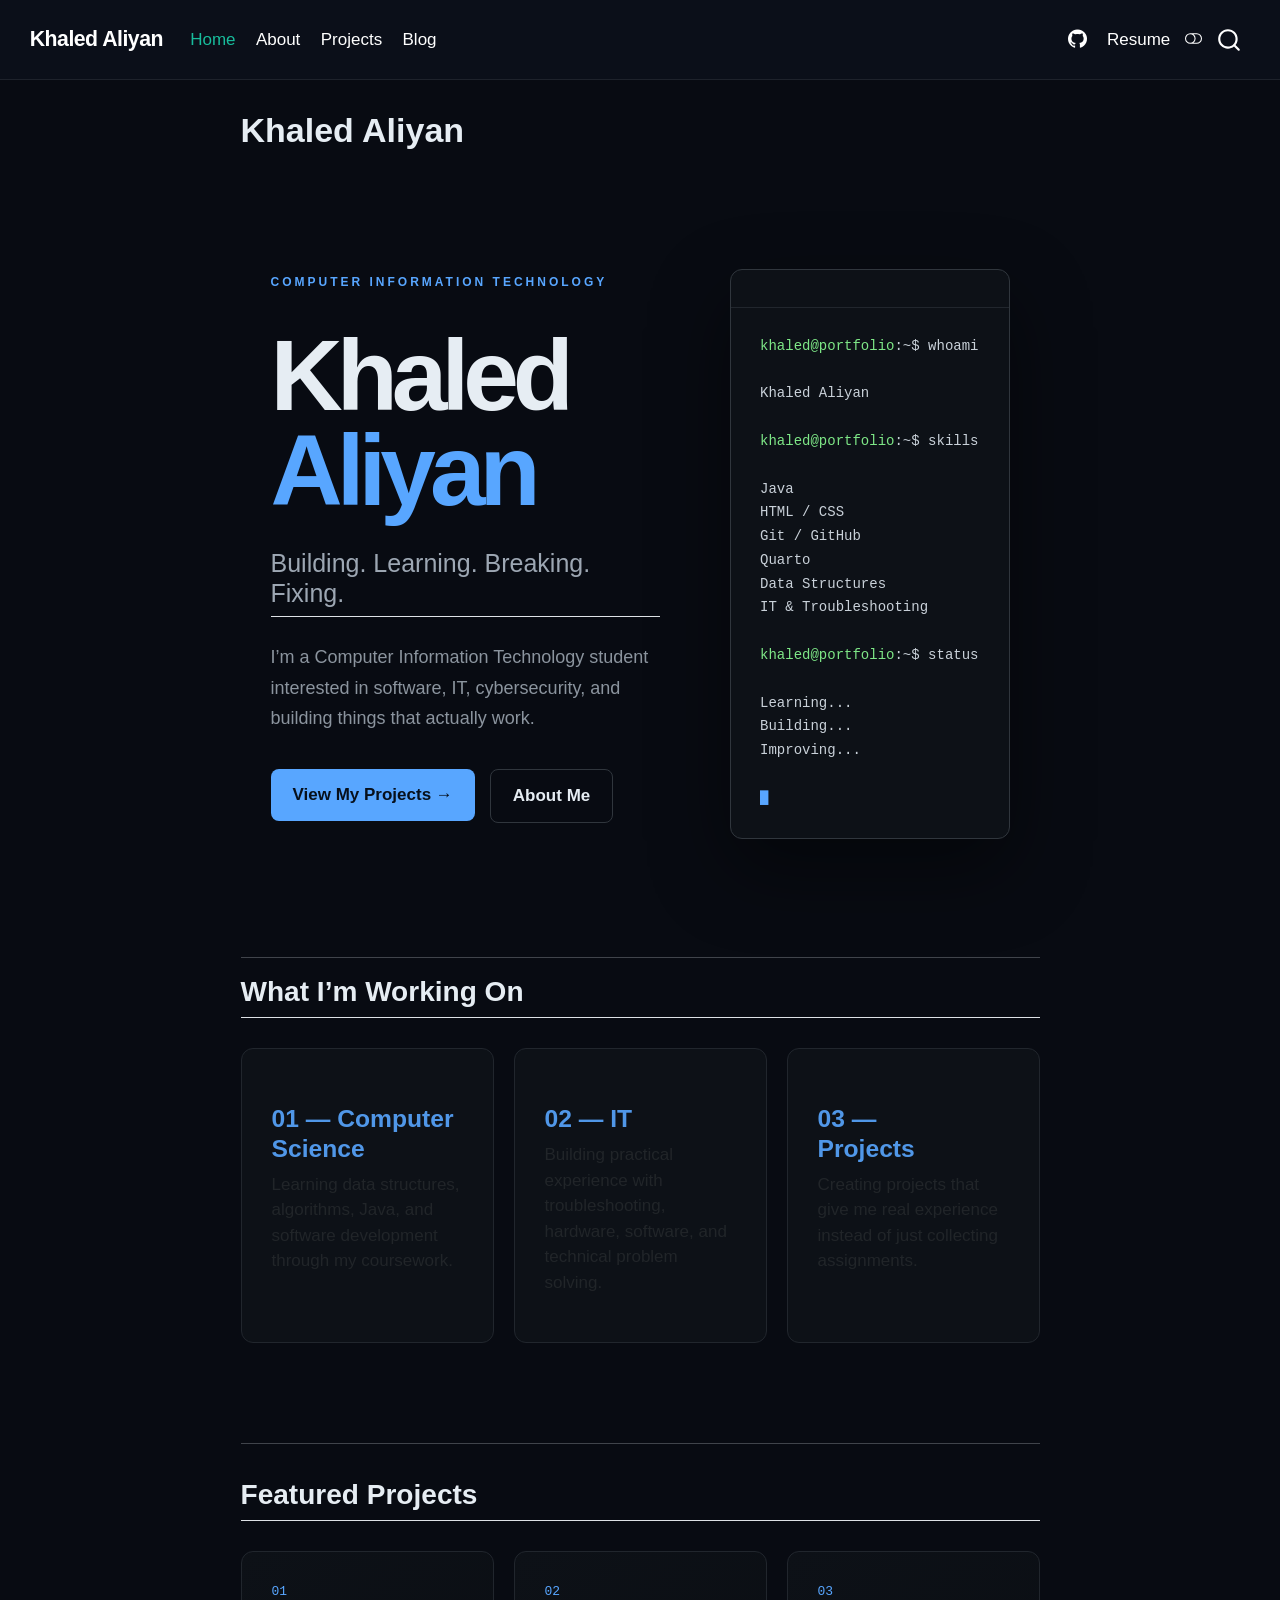
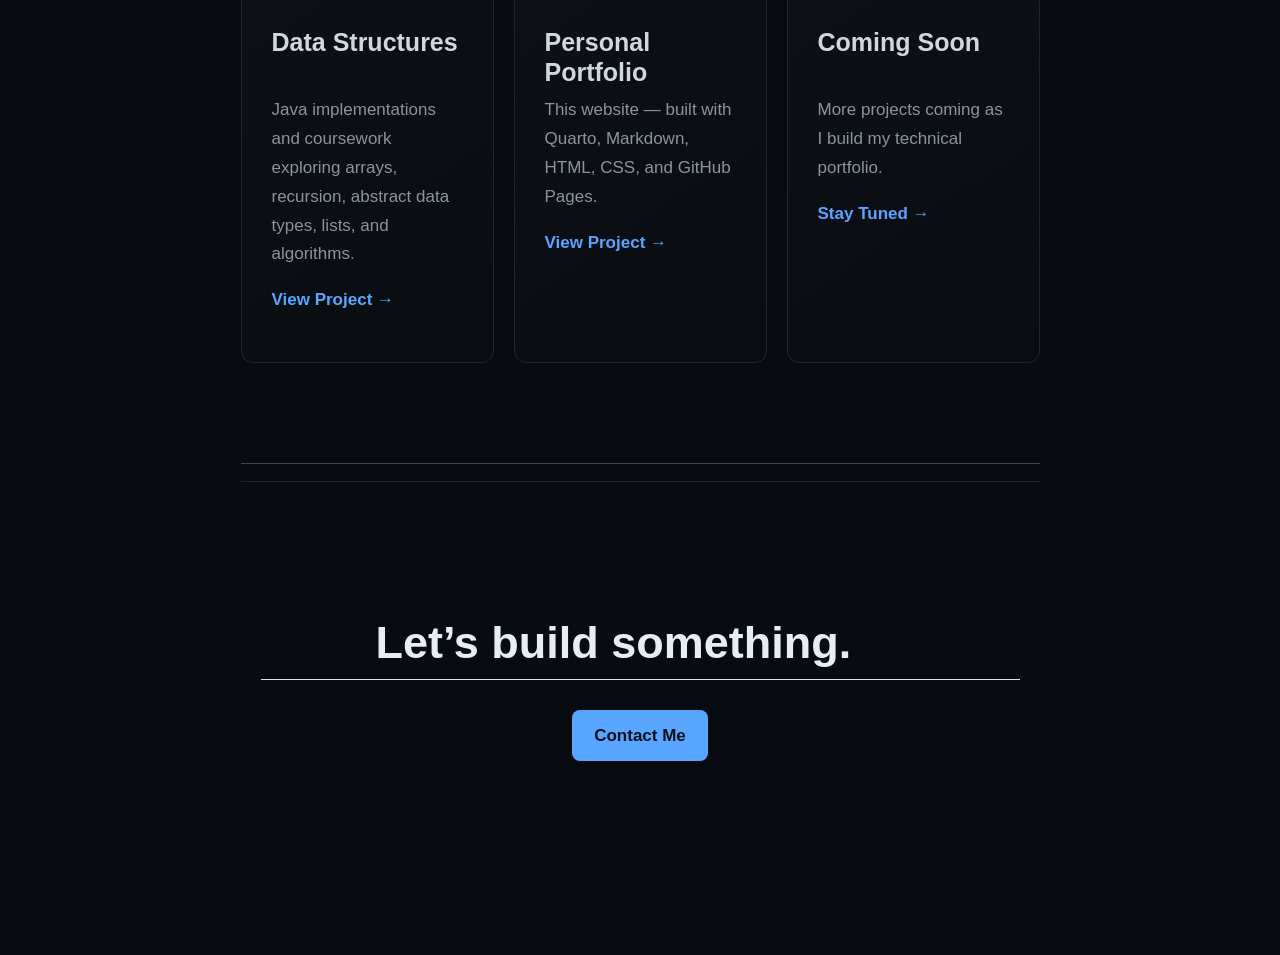
==== commit e96be137: "Built site for gh-pages" ====
--- a/index.html
+++ b/index.html
@@ -7,7 +7,7 @@
 <meta name="viewport" content="width=device-width, initial-scale=1.0, user-scalable=yes">
 
 
-<title>Title Here – Khaled Aliyan</title>
+<title>Khaled Aliyan</title>
 <style>
 /* Default styles provided by pandoc.
 ** See https://pandoc.org/MANUAL.html#variables-for-html for config info.
@@ -267,11 +267,11 @@
 <span class="menu-text">Home</span></a>
   </li>  
   <li class="nav-item">
-    <a class="nav-link" href="./about.md"> 
+    <a class="nav-link" href="./about.html"> 
 <span class="menu-text">About</span></a>
   </li>  
   <li class="nav-item">
-    <a class="nav-link" href="./projects.md"> 
+    <a class="nav-link" href="./projects.html"> 
 <span class="menu-text">Projects</span></a>
   </li>  
   <li class="nav-item">
@@ -308,7 +308,7 @@
 
 <header id="title-block-header" class="quarto-title-block default">
 <div class="quarto-title">
-<h1 class="title">Title Here</h1>
+<h1 class="title">Khaled Aliyan</h1>
 </div>
 
 
@@ -325,8 +325,116 @@
 </header>
 
 
-<p>This is a Quarto website.</p>
-<p>To learn more about Quarto websites visit <a href="https://quarto.org/docs/websites" class="uri">https://quarto.org/docs/websites</a>.</p>
+<div class="hero">
+<div class="hero-content">
+<div class="hero-tag">
+<p>COMPUTER INFORMATION TECHNOLOGY</p>
+</div>
+<section id="khaled-aliyan" class="level1">
+<h1>Khaled <span>Aliyan</span></h1>
+<h2 class="anchored" data-anchor-id="khaled-aliyan">
+Building. Learning. Breaking. Fixing.
+</h2>
+<p class="hero-description">
+I’m a Computer Information Technology student interested in software, IT, cybersecurity, and building things that actually work.
+</p>
+<div class="hero-buttons">
+<p><a href="./projects.html" class="btn-primary"> View My Projects → </a></p>
+<p><a href="./about.html" class="btn-secondary"> About Me </a></p>
+</div>
+</section>
+</div>
+<div class="terminal">
+<div class="terminal-top">
+<p><span></span> <span></span> <span></span></p>
+</div>
+<pre><code><span class="green">khaled@portfolio</span>:~$ whoami
+
+Khaled Aliyan
+
+<span class="green">khaled@portfolio</span>:~$ skills
+
+Java
+HTML / CSS
+Git / GitHub
+Quarto
+Data Structures
+IT &amp; Troubleshooting
+
+<span class="green">khaled@portfolio</span>:~$ status
+
+Learning...
+Building...
+Improving...
+
+<span class="cursor">█</span></code></pre>
+</div>
+</div>
+<hr>
+<section id="what-im-working-on" class="level2">
+<h2 class="anchored" data-anchor-id="what-im-working-on">What I’m Working On</h2>
+<div class="cards">
+<section id="computer-science" class="level3 card">
+<h3 class="anchored" data-anchor-id="computer-science">01 — Computer Science</h3>
+<p>Learning data structures, algorithms, Java, and software development through my coursework.</p>
+</section>
+<section id="it" class="level3 card">
+<h3 class="anchored" data-anchor-id="it">02 — IT</h3>
+<p>Building practical experience with troubleshooting, hardware, software, and technical problem solving.</p>
+</section>
+<section id="projects" class="level3 card">
+<h3 class="anchored" data-anchor-id="projects">03 — Projects</h3>
+<p>Creating projects that give me real experience instead of just collecting assignments.</p>
+</section>
+</div>
+<hr>
+</section>
+<section id="featured-projects" class="level2">
+<h2 class="anchored" data-anchor-id="featured-projects">Featured Projects</h2>
+<div class="project-grid">
+<div class="project">
+<div class="project-number">
+01
+</div>
+<h3 class="anchored">
+Data Structures
+</h3>
+<p>
+Java implementations and coursework exploring arrays, recursion, abstract data types, lists, and algorithms.
+</p>
+<p><a href="./projects.html">View Project →</a></p>
+</div>
+<div class="project">
+<div class="project-number">
+02
+</div>
+<h3 class="anchored">
+Personal Portfolio
+</h3>
+<p>
+This website — built with Quarto, Markdown, HTML, CSS, and GitHub Pages.
+</p>
+<p><a href="./projects.html">View Project →</a></p>
+</div>
+<div class="project">
+<div class="project-number">
+03
+</div>
+<h3 class="anchored">
+Coming Soon
+</h3>
+<p>
+More projects coming as I build my technical portfolio.
+</p>
+<p><a href="./projects.html">Stay Tuned →</a></p>
+</div>
+</div>
+<hr>
+</section>
+<section id="lets-build-something." class="level2 closing">
+<h2 class="anchored" data-anchor-id="lets-build-something.">Let’s build something.</h2>
+<p><a href="mailto:khaled.aliyan6@gmail.com" class="btn-primary"> Contact Me </a></p>
+</section>
 
 
 
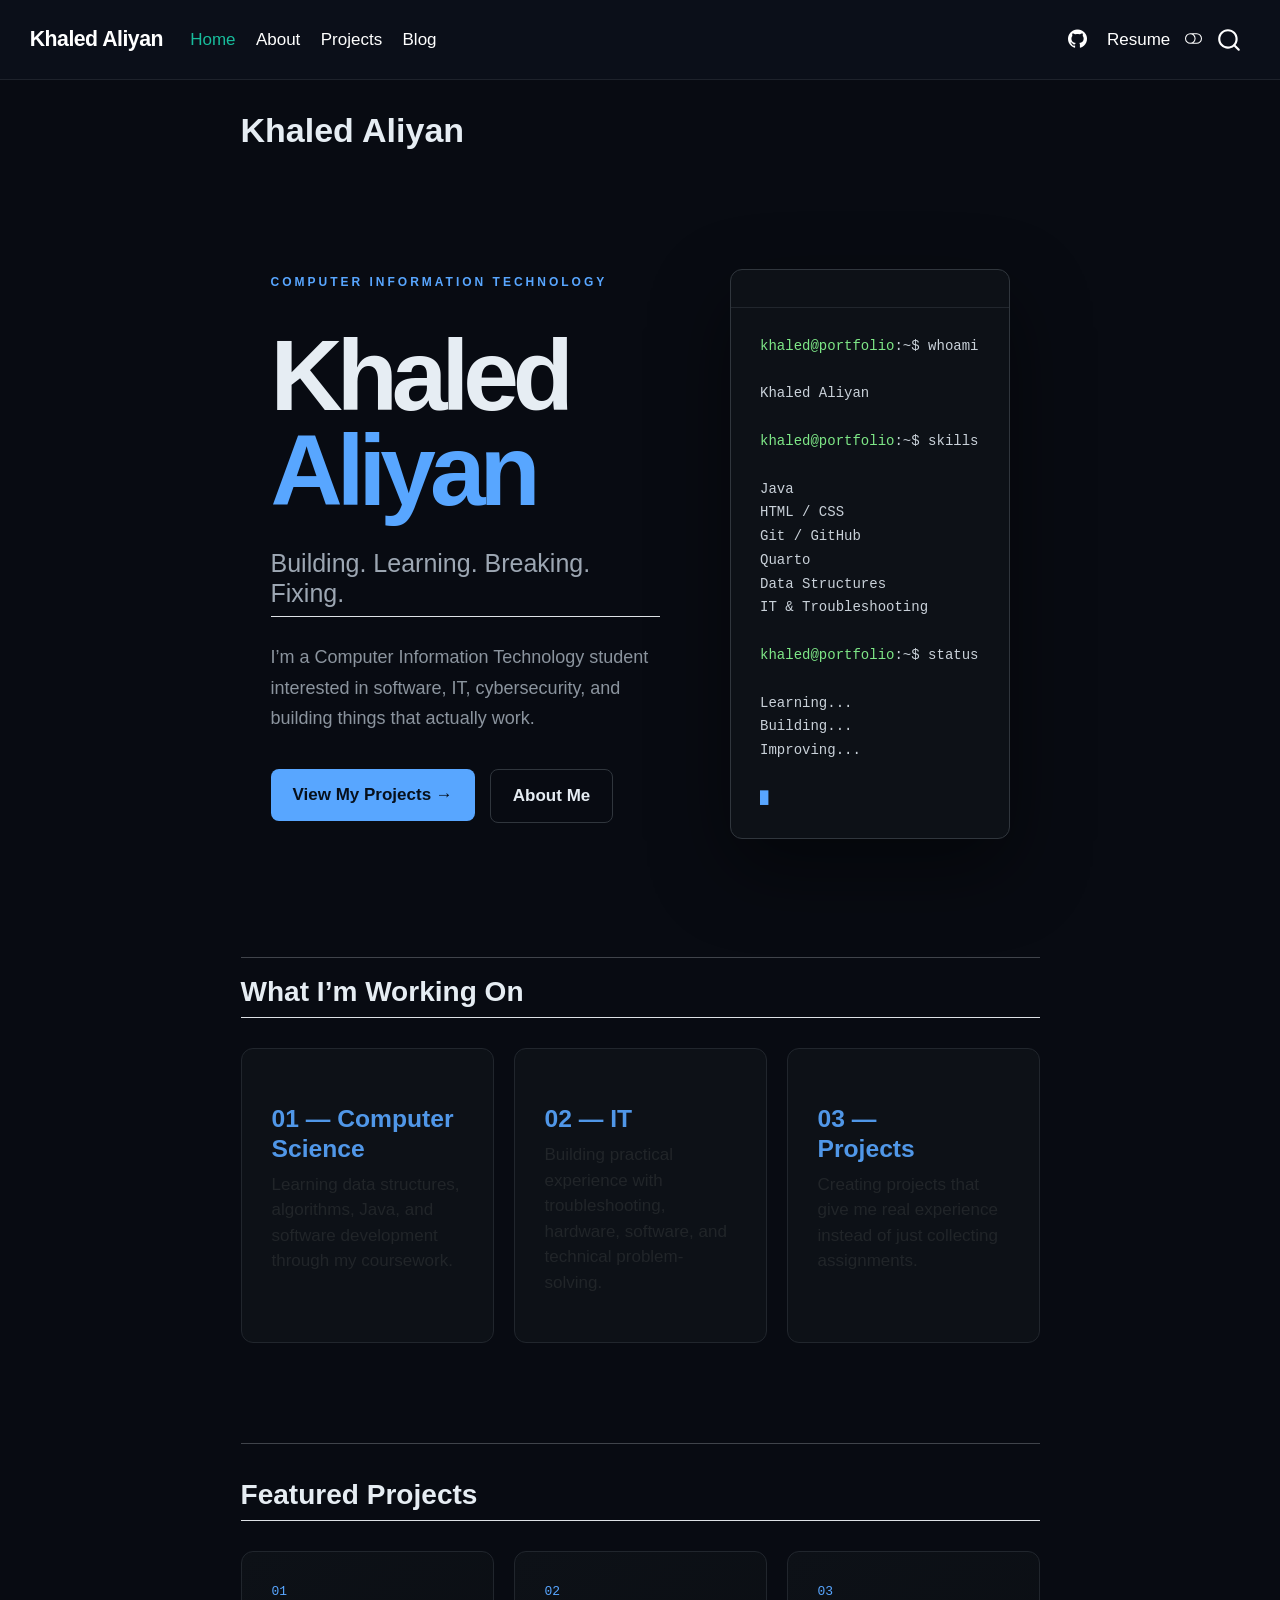
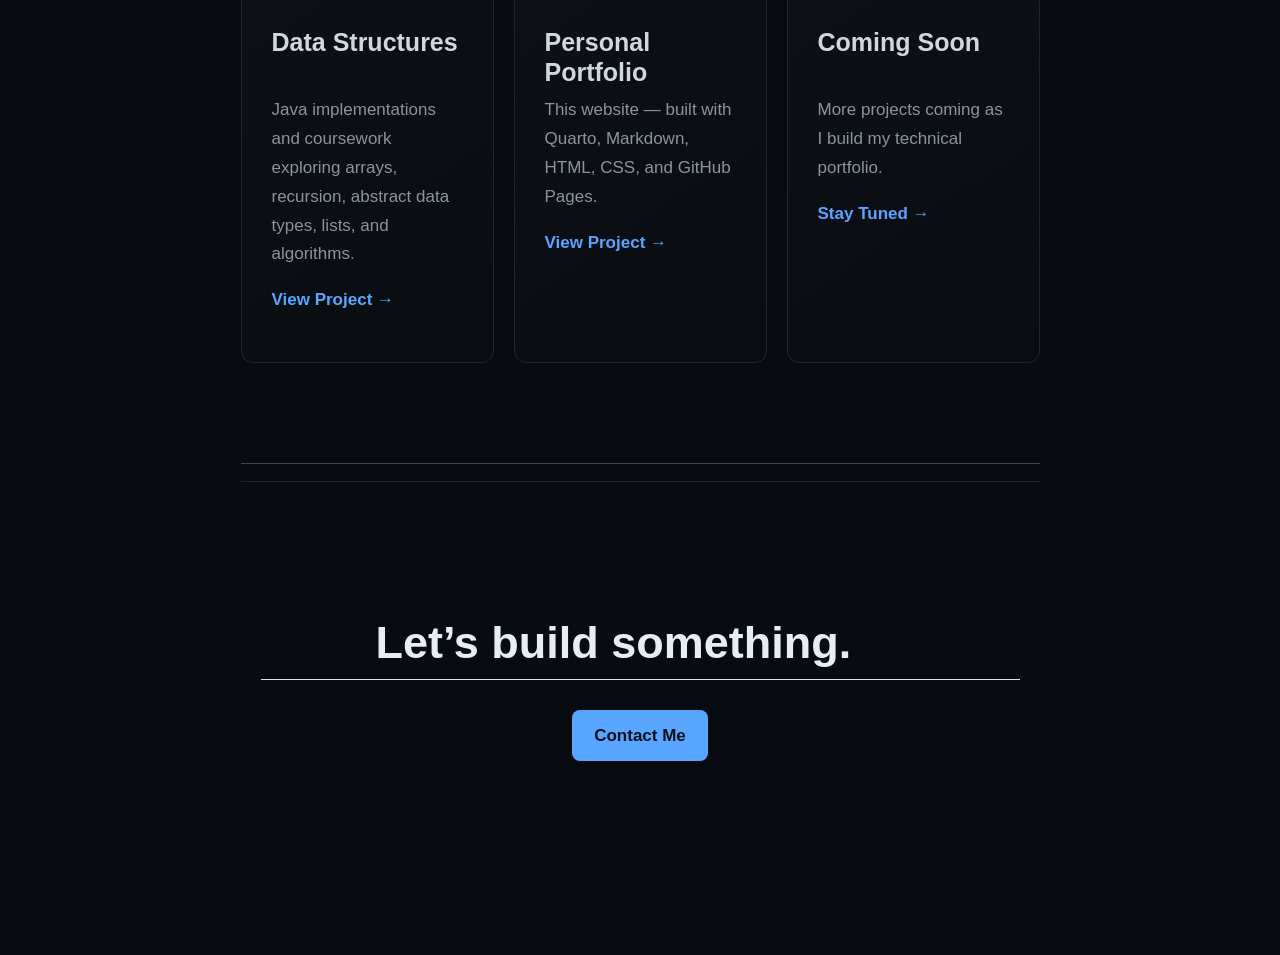
==== commit 297a2f04: "Built site for gh-pages" ====
--- a/index.html
+++ b/index.html
@@ -380,7 +380,7 @@
 </section>
 <section id="it" class="level3 card">
 <h3 class="anchored" data-anchor-id="it">02 — IT</h3>
-<p>Building practical experience with troubleshooting, hardware, software, and technical problem solving.</p>
+<p>Building practical experience with troubleshooting, hardware, software, and technical problem-solving.</p>
 </section>
 <section id="projects" class="level3 card">
 <h3 class="anchored" data-anchor-id="projects">03 — Projects</h3>
